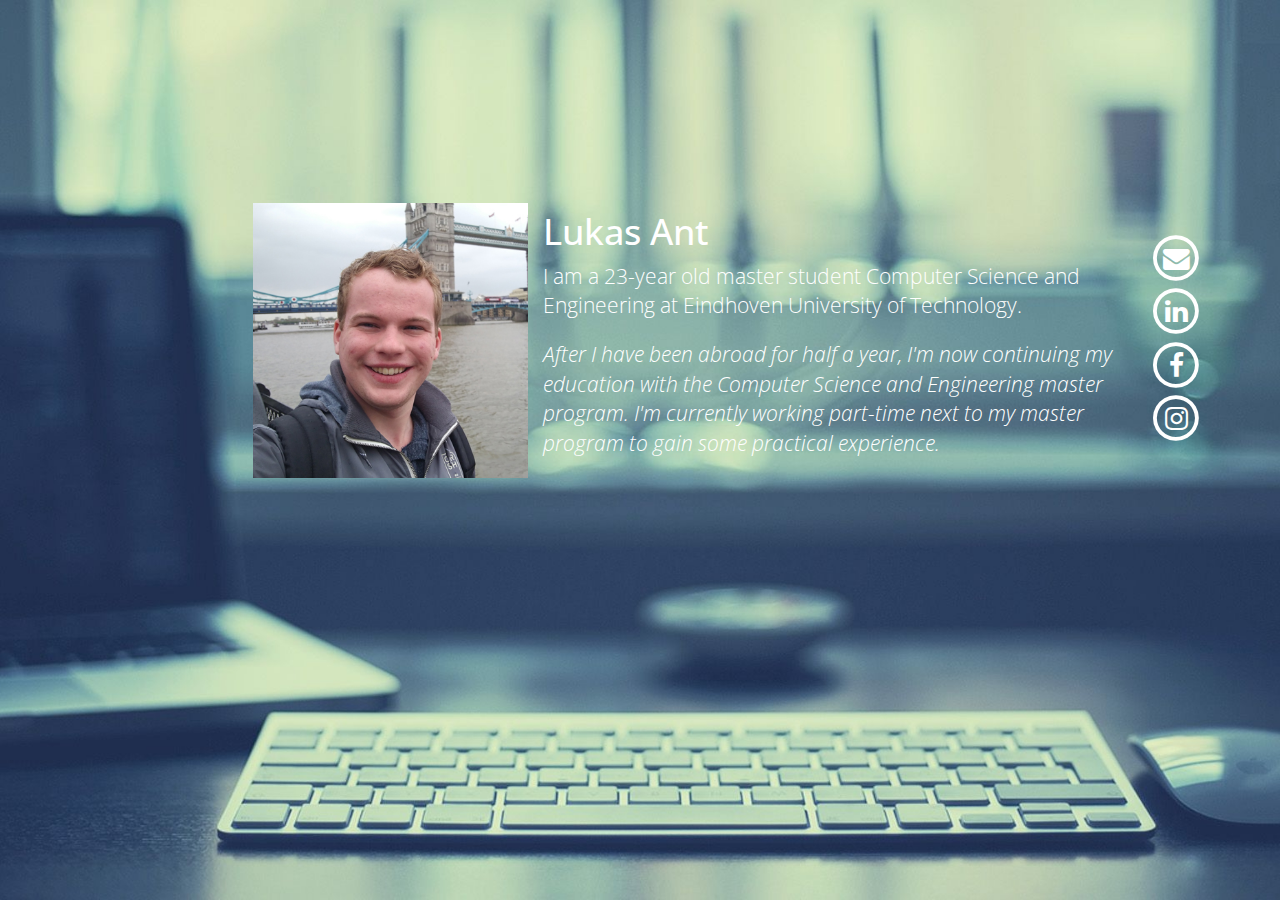
==== index.html @ 06caf013 "Add the old website" ====
<!DOCTYPE html>
<html class="full" lang="en">

<head>

    <meta charset="utf-8">
    <meta http-equiv="X-UA-Compatible" content="IE=edge">
    <meta name="viewport" content="width=device-width, initial-scale=1">
    <meta name="description" content="Personal website of Lukas Ant">
    <meta name="author" content="Lukas Ant">

    <title>Lukas Ant</title>

    <!-- Bootstrap Core CSS -->
    <link href="css/bootstrap.min.css" rel="stylesheet">

    <!-- Custom CSS -->
    <link href="css/custom.css" rel="stylesheet">
    <link rel="stylesheet" href="https://cdnjs.cloudflare.com/ajax/libs/font-awesome/4.7.0/css/font-awesome.min.css">
    <link href="https://fonts.googleapis.com/css?family=Open+Sans" rel="stylesheet">
    <link rel="icon" type="image/x-icon" href="favicon.ico">

</head>

<body>

    <!-- Page Content -->
    <div class="container">

        <div class="row">
            <div class="col-md-5 text-center">
                <div> 
                    <img src="resources/pf_optimized.jpg" alt="Lukas Ant" class="profilepicture">
                </div>
            </div>
            <div class="col-md-6 text text-center">
                <div>
                    <h1>Lukas Ant</h1>
                    <p class="lead">I am a 23-year old master student Computer Science and Engineering at Eindhoven University of Technology.</p>
                    <p class="lead"><i>After I have been abroad for half a year, I'm now continuing my education with the Computer Science and Engineering master program. 
                        I'm currently working part-time next to my master program to gain some practical experience.  </i></p>
                </div>
                
            </div>
            <div class="col-md-1 text-center">
                <div class="social ">
                    <ul class="iconlist ">
                        <li class="iconitem">
                            <a href="mailto:contact_website@lukasant.nl">
                                <span class="fa-stack fa-lg">
                                    <i class="fa fa-circle-thin fa-stack-2x iconprop"></i>
                                    <i class="fa fa-envelope fa-stack-1x iconprop"></i>
                                </span>
                            </a>
                        </li>
                        <li class="iconitem">
                            <a href="https://nl.linkedin.com/in/lukasant">
                                <span class="fa-stack fa-lg">
                                    <i class="fa fa-circle-thin fa-stack-2x iconprop"></i>
                                    <i class="fa fa-linkedin fa-stack-1x iconprop"></i>
                                </span>
                            </a>
                        </li>
                        <li class="iconitem">
                            <a href="https://www.facebook.com/lukas.ant.71">
                                <span class="fa-stack fa-lg">
                                    <i class="fa fa-circle-thin fa-stack-2x iconprop"></i>
                                    <i class="fa fa-facebook fa-stack-1x iconprop"></i>
                                </span>
                            </a>
                        </li>
                        <li class="iconitem">
                            <a href="https://www.instagram.com/antlukas/">
                                <span class="fa-stack fa-lg">
                                    <i class="fa fa-circle-thin fa-stack-2x iconprop"></i>
                                    <i class="fa fa-instagram fa-stack-1x iconprop"></i>
                                </span>
                            </a>
                        </li>
                    </ul>
                </div>
            </div>
        </div>
        <!-- /.row -->

    </div>
    <!-- /.container -->

    <!-- jQuery Version 1.11.1 -->
    <script src="js/jquery.js"></script>

    <!-- Bootstrap Core JavaScript -->
    <script src="js/bootstrap.min.js"></script>

</body>

</html>
---- css/custom.css ----
/* Background */

body {
	margin-top: 15%;
	background: none;
    color: white;
    font-family: 'Open Sans', sans-serif;
}

.full {
  background: url(../resources/background.jpg) no-repeat center center fixed; 
  -webkit-background-size: cover;
  -moz-background-size: cover;
  -o-background-size: cover;
  background-size: cover;
  min-height: 100%;
}

/* Picture and text */

.profilepicture {
    width: 40%;
    height: auto;
    max-width: 400px;
    max-height: 400px;
    padding-top: 0.8em;
}

.text {
    padding-left: 10%;
    padding-right: 10%;
}

/* Social icons */

.social {
    font-size: 20px;
    padding-top: 2em;
}

.iconlist {
	overflow: auto;
    padding-right: 2em;
}

.iconitem {
	list-style-type: none;
    display: inline;
}

.iconprop {
    color: white;
	border-radius: 20px;
	text-align: center;
}

.iconitem:hover {
    opacity: .7;
}

/* Support for mobile */

@media (min-width: 992px) { 
    
    .profilepicture {
        float: right;
        width: 60% !important;
    }
    .text {
        text-align: left;
        padding-left: 0 !important;
        padding-right: 0 !important;
    }
    .iconlist {
        padding: 0 !important;
        padding-right: 0 !important;
        overflow: hidden !important;
    }
}

/* Animations */
p, h1, .social, .profilepicture {
    -webkit-animation: fadein 3s; /* Safari, Chrome and Opera > 12.1 */
       -moz-animation: fadein 3s; /* Firefox < 16 */
        -ms-animation: fadein 3s; /* Internet Explorer */
         -o-animation: fadein 3s; /* Opera < 12.1 */
            animation: fadein 3s;
}

@keyframes fadein {
    from { opacity: 0; }
    to   { opacity: 1; }
}
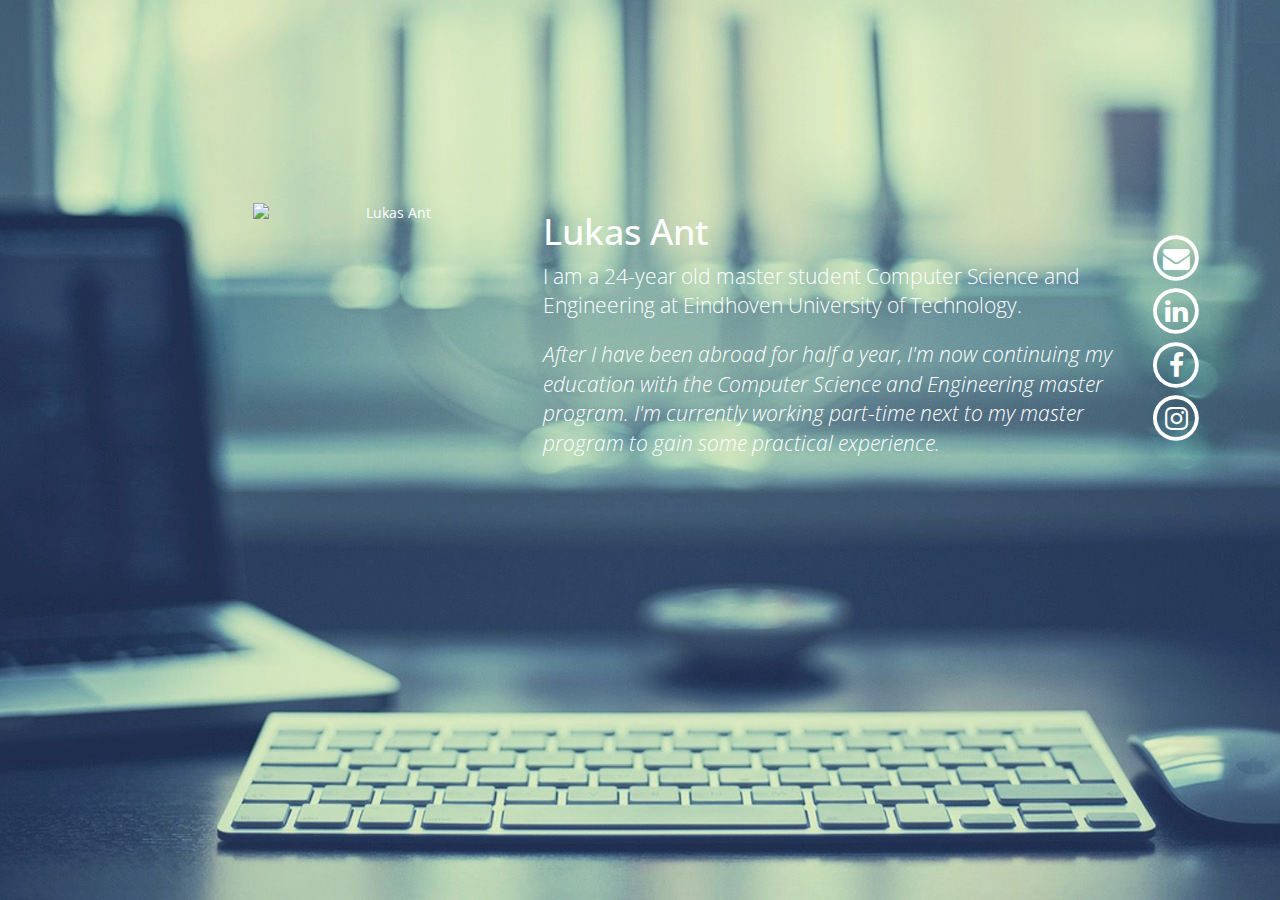
==== commit 632e0d74: "Update profile picture and update age" ====
--- a/index.html
+++ b/index.html
@@ -18,7 +18,6 @@
     <link href="css/custom.css" rel="stylesheet">
     <link rel="stylesheet" href="https://cdnjs.cloudflare.com/ajax/libs/font-awesome/4.7.0/css/font-awesome.min.css">
     <link href="https://fonts.googleapis.com/css?family=Open+Sans" rel="stylesheet">
-    <link rel="icon" type="image/x-icon" href="favicon.ico">
 
 </head>
 
@@ -30,13 +29,13 @@
         <div class="row">
             <div class="col-md-5 text-center">
                 <div> 
-                    <img src="resources/pf_optimized.jpg" alt="Lukas Ant" class="profilepicture">
+                    <img src="resources/lukas.png" alt="Lukas Ant" class="profilepicture">
                 </div>
             </div>
             <div class="col-md-6 text text-center">
                 <div>
                     <h1>Lukas Ant</h1>
-                    <p class="lead">I am a 23-year old master student Computer Science and Engineering at Eindhoven University of Technology.</p>
+                    <p class="lead">I am a 24-year old master student Computer Science and Engineering at Eindhoven University of Technology.</p>
                     <p class="lead"><i>After I have been abroad for half a year, I'm now continuing my education with the Computer Science and Engineering master program. 
                         I'm currently working part-time next to my master program to gain some practical experience.  </i></p>
                 </div>
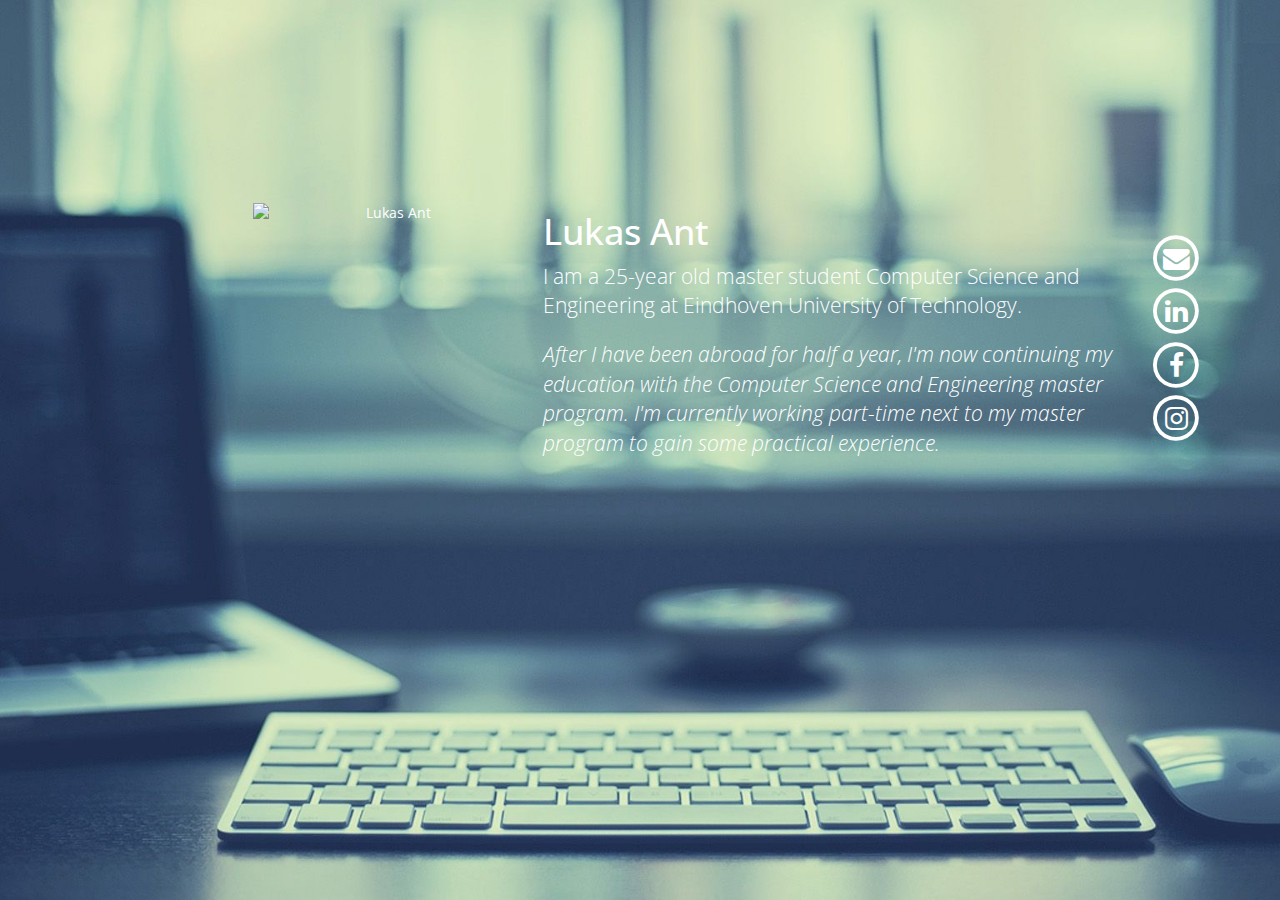
==== commit 0c840d3c: "Change my age" ====
--- a/index.html
+++ b/index.html
@@ -35,7 +35,7 @@
             <div class="col-md-6 text text-center">
                 <div>
                     <h1>Lukas Ant</h1>
-                    <p class="lead">I am a 24-year old master student Computer Science and Engineering at Eindhoven University of Technology.</p>
+                    <p class="lead">I am a 25-year old master student Computer Science and Engineering at Eindhoven University of Technology.</p>
                     <p class="lead"><i>After I have been abroad for half a year, I'm now continuing my education with the Computer Science and Engineering master program. 
                         I'm currently working part-time next to my master program to gain some practical experience.  </i></p>
                 </div>
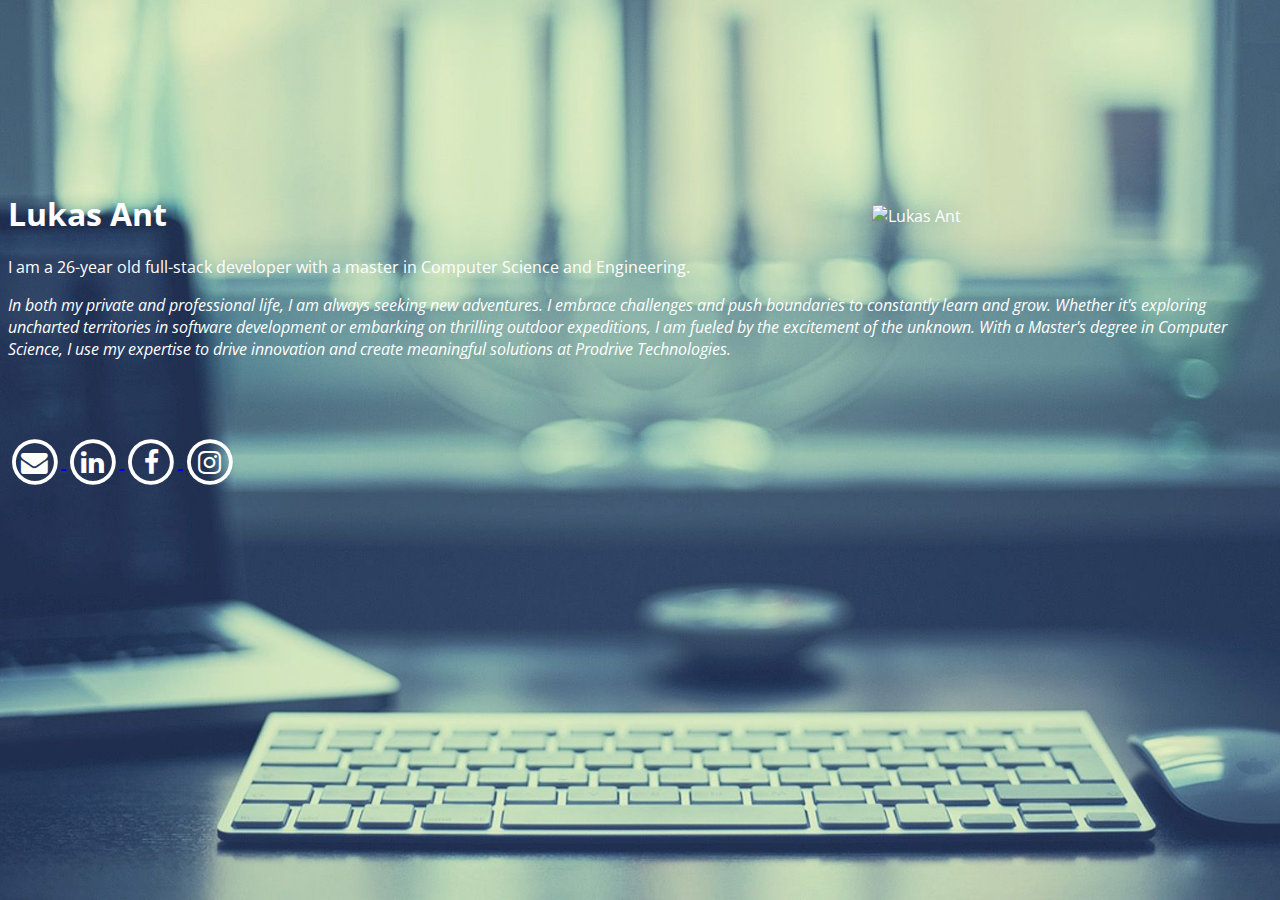
==== commit a399c03a: "Add a new text which is kind of the same to my linkedin page" ====
--- a/index.html
+++ b/index.html
@@ -12,7 +12,7 @@
     <title>Lukas Ant</title>
 
     <!-- Bootstrap Core CSS -->
-    <link href="css/bootstrap.min.css" rel="stylesheet">
+    <link href="css/bootstrap/bootstrap.min.css" rel="stylesheet">
 
     <!-- Custom CSS -->
     <link href="css/custom.css" rel="stylesheet">
@@ -27,7 +27,7 @@
     <div class="container">
 
         <div class="row">
-            <div class="col-md-5 text-center">
+            <div class="col-md-5 text-center align-middle">
                 <div> 
                     <img src="resources/lukas.png" alt="Lukas Ant" class="profilepicture">
                 </div>
@@ -35,13 +35,17 @@
             <div class="col-md-6 text text-center">
                 <div>
                     <h1>Lukas Ant</h1>
-                    <p class="lead">I am a 25-year old master student Computer Science and Engineering at Eindhoven University of Technology.</p>
-                    <p class="lead"><i>After I have been abroad for half a year, I'm now continuing my education with the Computer Science and Engineering master program. 
-                        I'm currently working part-time next to my master program to gain some practical experience.  </i></p>
+                    <p class="lead">I am a 26-year old full-stack developer with a master in Computer Science and Engineering.</p>
+                    <p class="lead"><i>
+                        In both my private and professional life, I am always seeking new adventures. 
+                        I embrace challenges and push boundaries to constantly learn and grow. 
+                        Whether it's exploring uncharted territories in software development or embarking on thrilling outdoor expeditions, I am fueled by the excitement of the unknown. 
+                        With a Master's degree in Computer Science, I use my expertise to drive innovation and create meaningful solutions at Prodrive Technologies.
+                    </i></p>
                 </div>
                 
             </div>
-            <div class="col-md-1 text-center">
+            <div class="col-md-1 text-center align-middle">
                 <div class="social ">
                     <ul class="iconlist ">
                         <li class="iconitem">
@@ -89,7 +93,7 @@
     <script src="js/jquery.js"></script>
 
     <!-- Bootstrap Core JavaScript -->
-    <script src="js/bootstrap.min.js"></script>
+    <script src="js/bootstrap/bootstrap.bundle.min.js"></script>
 
 </body>
 
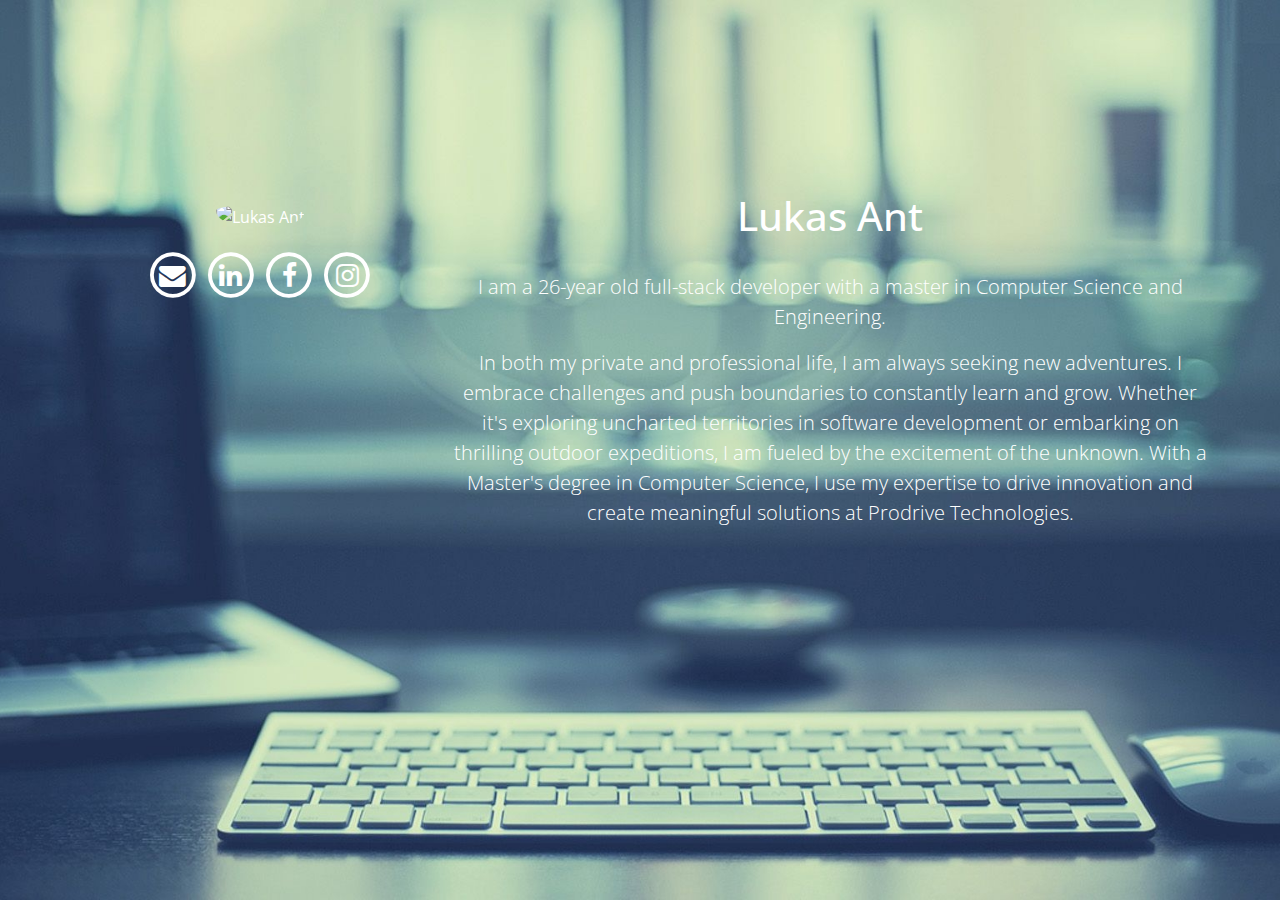
==== commit a44d2c07: "Make the website a little bit more modern" ====
--- a/index.html
+++ b/index.html
@@ -27,25 +27,10 @@
     <div class="container">
 
         <div class="row">
-            <div class="col-md-5 text-center align-middle">
+            <div class="col text-center">
                 <div> 
-                    <img src="resources/lukas.png" alt="Lukas Ant" class="profilepicture">
+                    <img src="resources/lukas.png" alt="Lukas Ant" class="profilepicture rounded-circle">
                 </div>
-            </div>
-            <div class="col-md-6 text text-center">
-                <div>
-                    <h1>Lukas Ant</h1>
-                    <p class="lead">I am a 26-year old full-stack developer with a master in Computer Science and Engineering.</p>
-                    <p class="lead"><i>
-                        In both my private and professional life, I am always seeking new adventures. 
-                        I embrace challenges and push boundaries to constantly learn and grow. 
-                        Whether it's exploring uncharted territories in software development or embarking on thrilling outdoor expeditions, I am fueled by the excitement of the unknown. 
-                        With a Master's degree in Computer Science, I use my expertise to drive innovation and create meaningful solutions at Prodrive Technologies.
-                    </i></p>
-                </div>
-                
-            </div>
-            <div class="col-md-1 text-center align-middle">
                 <div class="social ">
                     <ul class="iconlist ">
                         <li class="iconitem">
@@ -83,6 +68,20 @@
                     </ul>
                 </div>
             </div>
+            <div class="col-lg-8 text text-center">
+                <div>
+                    <h1>Lukas Ant</h1>
+                    <br>
+                    <p class="lead">I am a 26-year old full-stack developer with a master in Computer Science and Engineering.</p>
+                    <p class="lead">
+                        In both my private and professional life, I am always seeking new adventures. 
+                        I embrace challenges and push boundaries to constantly learn and grow. 
+                        Whether it's exploring uncharted territories in software development or embarking on thrilling outdoor expeditions, I am fueled by the excitement of the unknown. 
+                        With a Master's degree in Computer Science, I use my expertise to drive innovation and create meaningful solutions at Prodrive Technologies.
+                    </p>
+                </div>
+                
+            </div>
         </div>
         <!-- /.row -->
 
--- a/css/custom.css
+++ b/css/custom.css
@@ -1,3 +1,8 @@
+/* Global properties */
+a { 
+    text-decoration: none
+}
+
 /* Background */
 
 body {
@@ -19,10 +24,9 @@
 /* Picture and text */
 
 .profilepicture {
-    width: 40%;
     height: auto;
-    max-width: 400px;
-    max-height: 400px;
+    max-width: 300px;
+    max-height: 300px;
     padding-top: 0.8em;
 }
 
@@ -35,12 +39,11 @@
 
 .social {
     font-size: 20px;
-    padding-top: 2em;
+    padding-top: 1em;
 }
 
 .iconlist {
-	overflow: auto;
-    padding-right: 2em;
+    padding-left: 2em;
 }
 
 .iconitem {
@@ -61,11 +64,6 @@
 /* Support for mobile */
 
 @media (min-width: 992px) { 
-    
-    .profilepicture {
-        float: right;
-        width: 60% !important;
-    }
     .text {
         text-align: left;
         padding-left: 0 !important;
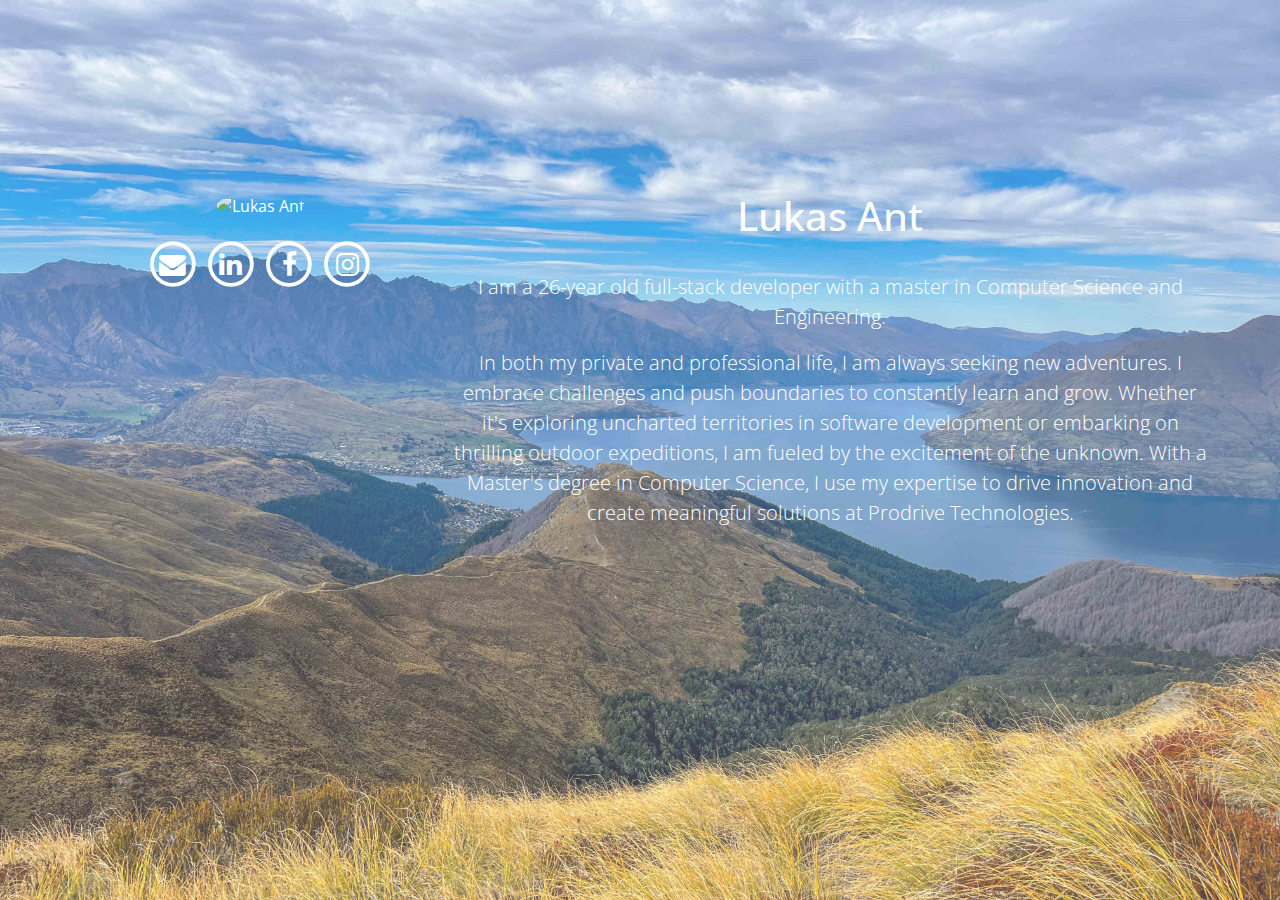
==== commit 6a23b749: "Change the background and remove the underscores in the icon list" ====
--- a/index.html
+++ b/index.html
@@ -25,14 +25,13 @@
 
     <!-- Page Content -->
     <div class="container">
-
         <div class="row">
-            <div class="col text-center">
+            <div class="col-lg-4 text-center">
                 <div> 
                     <img src="resources/lukas.png" alt="Lukas Ant" class="profilepicture rounded-circle">
                 </div>
                 <div class="social ">
-                    <ul class="iconlist ">
+                    <ul class="iconlist">
                         <li class="iconitem">
                             <a href="mailto:contact_website@lukasant.nl">
                                 <span class="fa-stack fa-lg">
@@ -80,7 +79,6 @@
                         With a Master's degree in Computer Science, I use my expertise to drive innovation and create meaningful solutions at Prodrive Technologies.
                     </p>
                 </div>
-                
             </div>
         </div>
         <!-- /.row -->
--- a/css/custom.css
+++ b/css/custom.css
@@ -13,12 +13,13 @@
 }
 
 .full {
-  background: url(../resources/background.jpg) no-repeat center center fixed; 
+  background: linear-gradient(rgba(255,255,255,0.2), rgba(255,255,255,0.2)), url(../resources/background.jpg) no-repeat center center fixed; 
   -webkit-background-size: cover;
   -moz-background-size: cover;
   -o-background-size: cover;
   background-size: cover;
   min-height: 100%;
+  opacity: 0.95;
 }
 
 /* Picture and text */
@@ -27,7 +28,6 @@
     height: auto;
     max-width: 300px;
     max-height: 300px;
-    padding-top: 0.8em;
 }
 
 .text {
@@ -43,7 +43,7 @@
 }
 
 .iconlist {
-    padding-left: 2em;
+    padding-inline-start: 0;
 }
 
 .iconitem {
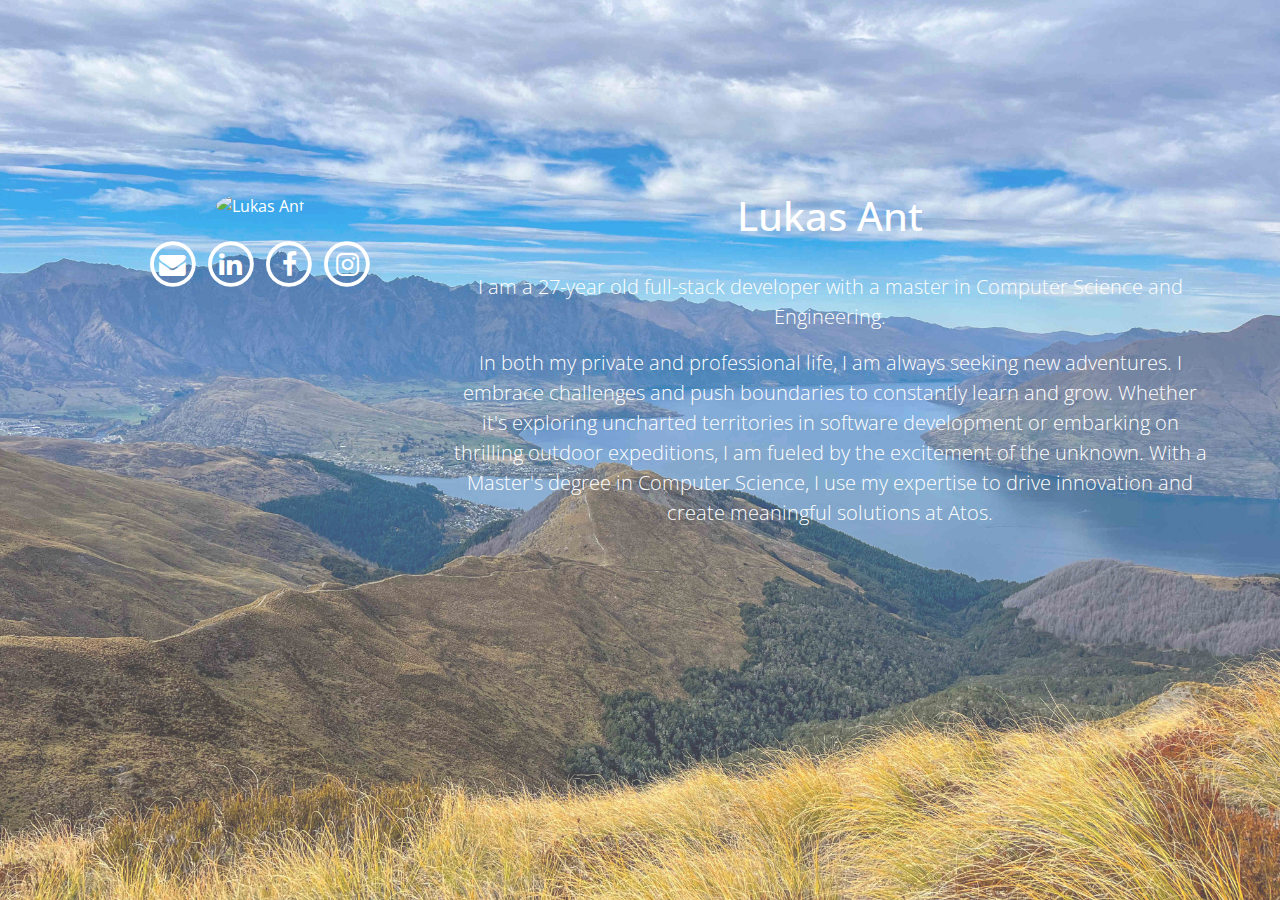
==== commit b2360fe5: "Update age and current job" ====
--- a/index.html
+++ b/index.html
@@ -71,12 +71,12 @@
                 <div>
                     <h1>Lukas Ant</h1>
                     <br>
-                    <p class="lead">I am a 26-year old full-stack developer with a master in Computer Science and Engineering.</p>
+                    <p class="lead">I am a 27-year old full-stack developer with a master in Computer Science and Engineering.</p>
                     <p class="lead">
                         In both my private and professional life, I am always seeking new adventures. 
                         I embrace challenges and push boundaries to constantly learn and grow. 
                         Whether it's exploring uncharted territories in software development or embarking on thrilling outdoor expeditions, I am fueled by the excitement of the unknown. 
-                        With a Master's degree in Computer Science, I use my expertise to drive innovation and create meaningful solutions at Prodrive Technologies.
+                        With a Master's degree in Computer Science, I use my expertise to drive innovation and create meaningful solutions at Atos.
                     </p>
                 </div>
             </div>
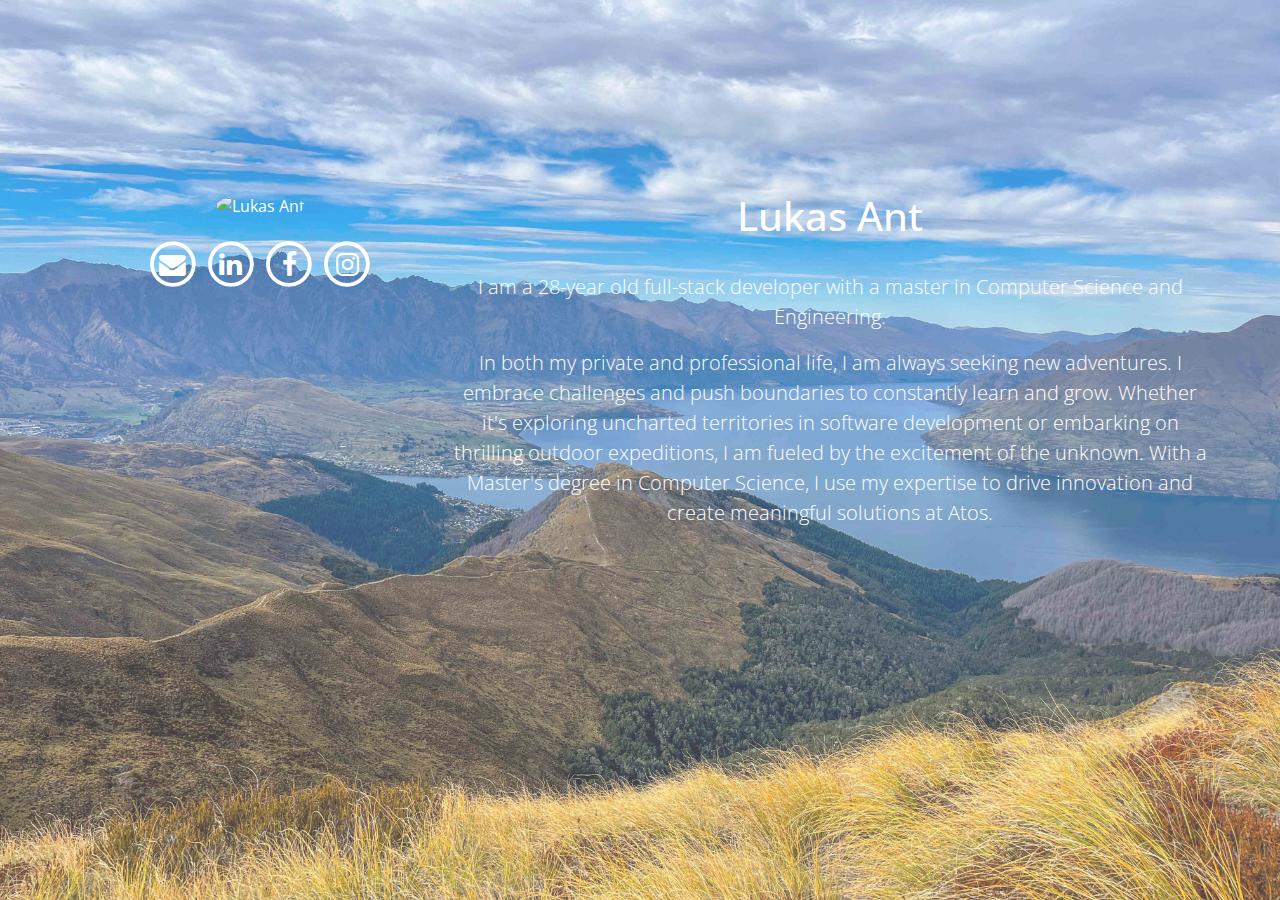
==== commit aa757678: "Update age" ====
--- a/index.html
+++ b/index.html
@@ -71,7 +71,7 @@
                 <div>
                     <h1>Lukas Ant</h1>
                     <br>
-                    <p class="lead">I am a 27-year old full-stack developer with a master in Computer Science and Engineering.</p>
+                    <p class="lead">I am a 28-year old full-stack developer with a master in Computer Science and Engineering.</p>
                     <p class="lead">
                         In both my private and professional life, I am always seeking new adventures. 
                         I embrace challenges and push boundaries to constantly learn and grow. 
